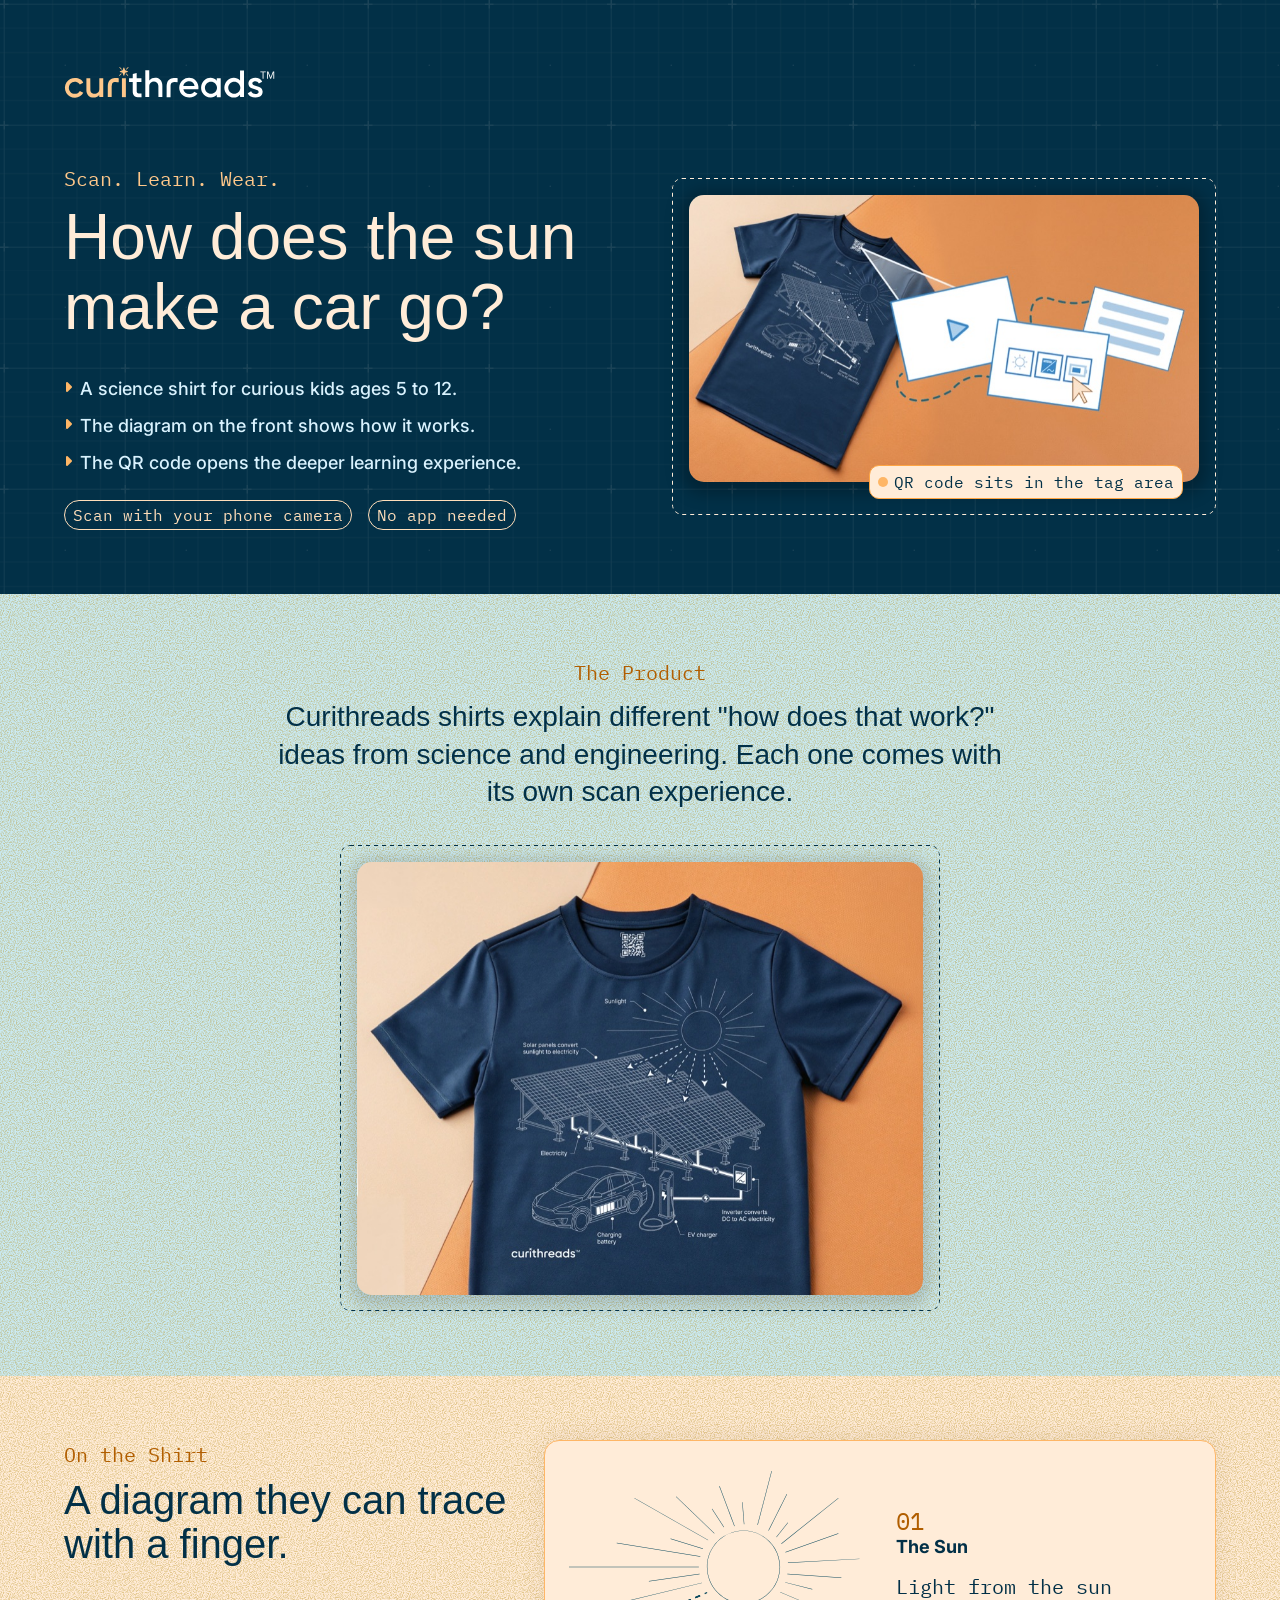
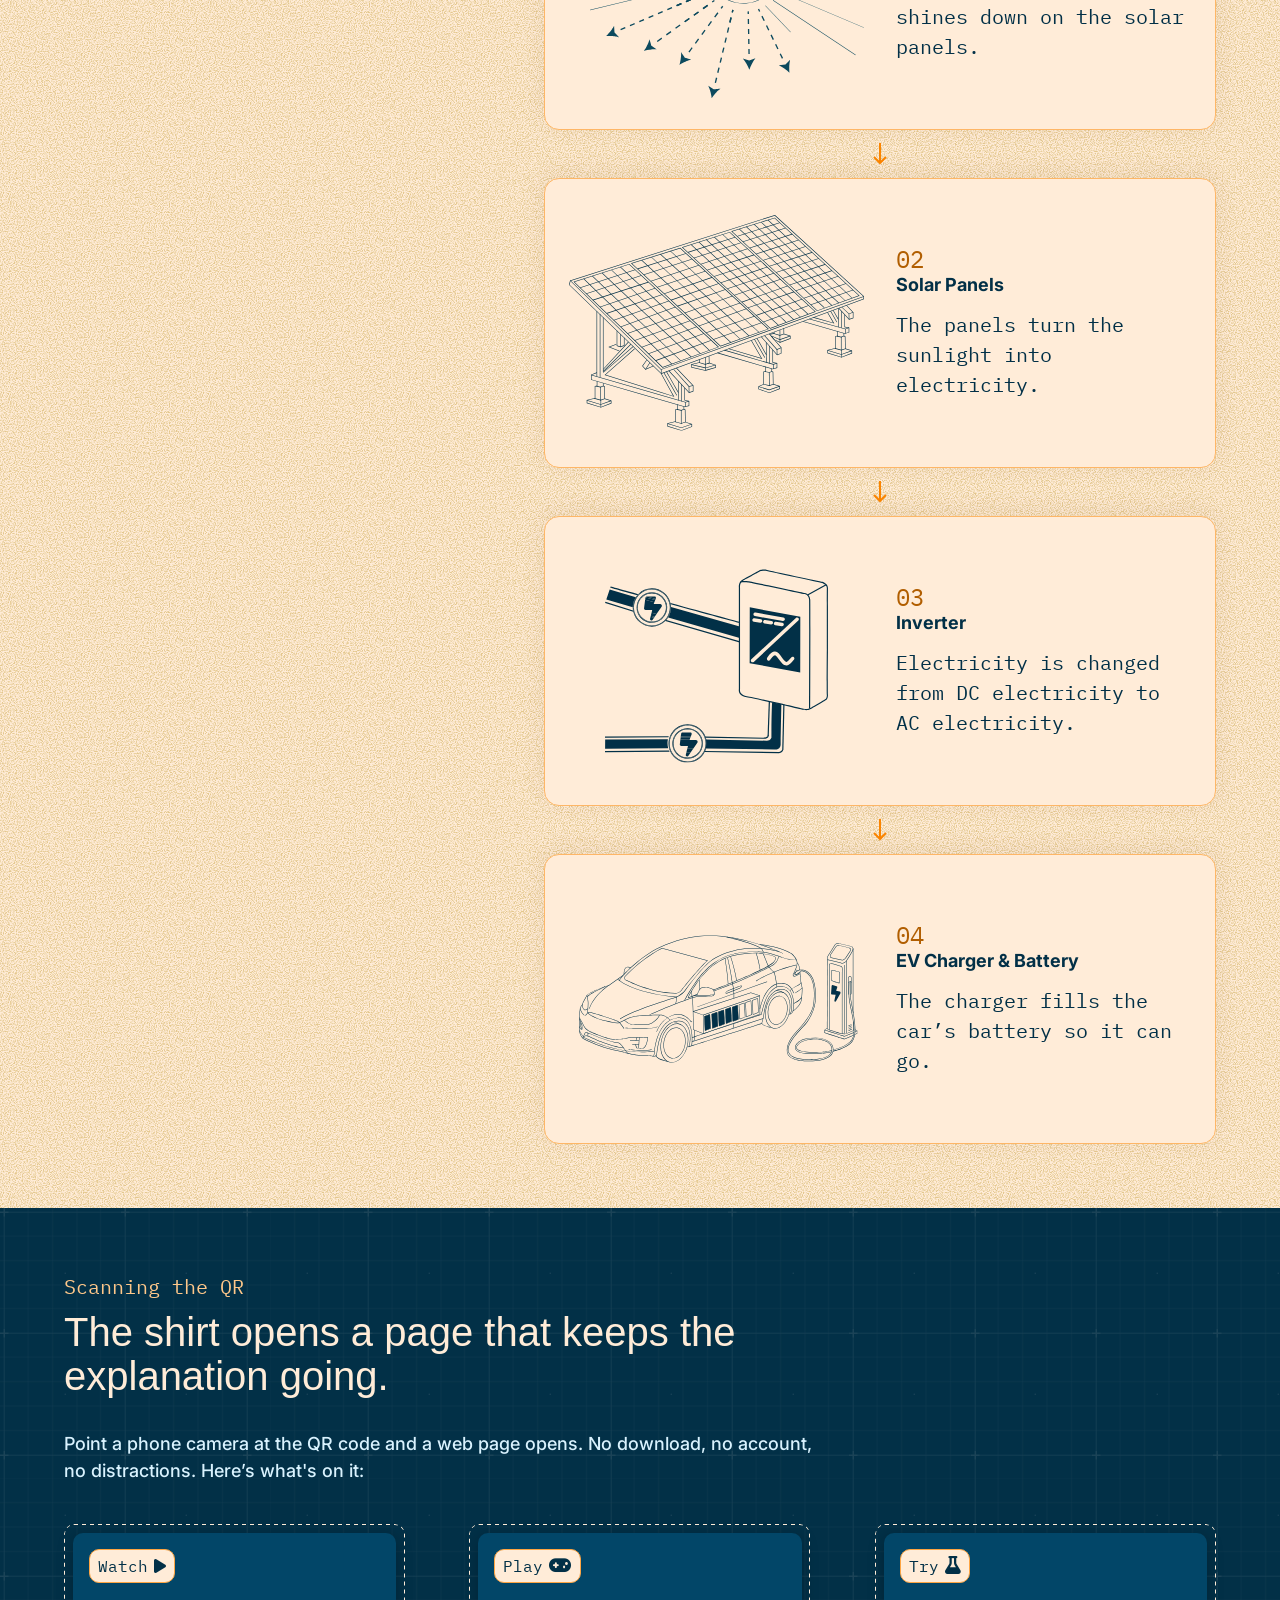
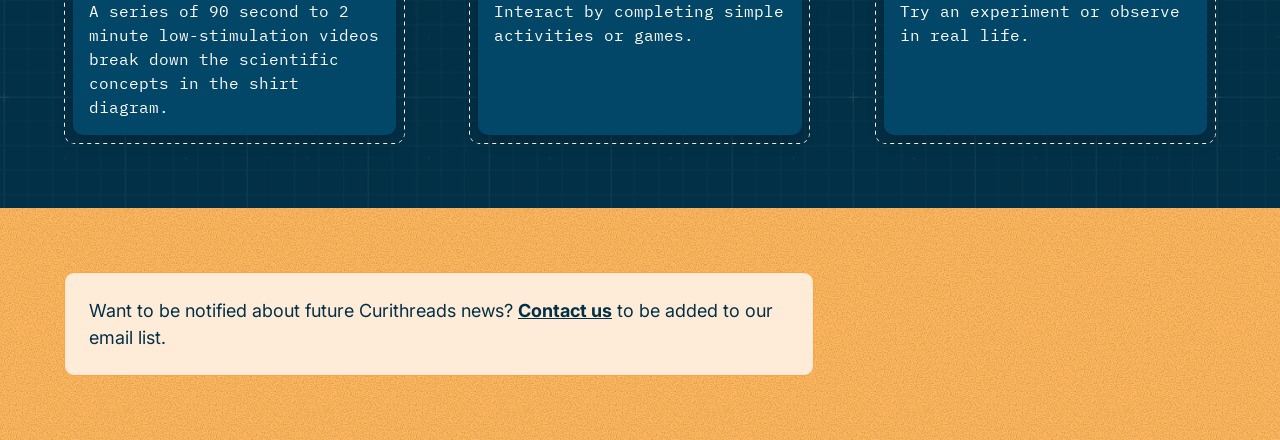
==== parent-survey/index.html @ e58bef89 "Add parent-survey landing page Copy of parent-interview without the interview banner and CTA, with t" ====
<!DOCTYPE html>
<html lang="en">
<head>
  <meta charset="utf-8">
  <meta name="viewport" content="width=device-width, initial-scale=1">
  <title>Curithreads — Parent Survey</title>

  <!-- TODO: swap for the Font Awesome 7 Pro kit script; then use fa-regular for play/gamepad/flask as in Figma -->
  <link rel="stylesheet" href="https://cdnjs.cloudflare.com/ajax/libs/font-awesome/6.5.2/css/all.min.css">

  <link rel="stylesheet" href="../css/tokens.css">
  <link rel="stylesheet" href="../css/typography.css">
  <link rel="stylesheet" href="../css/base.css">
  <link rel="stylesheet" href="../css/components.css">
  <link rel="stylesheet" href="parent-survey.css">
  <script src="parent-survey.js" defer></script>
</head>
<body>

  <main>

    <!-- Hero -->
    <header class="surface-inverse surface-grid">
      <div class="container hero">
        <img class="hero__logo" src="../images/curithreads-logo-white.svg" alt="Curithreads" width="213" height="36">

        <div class="hero__grid">
          <div class="hero__copy">
            <div class="hero__intro">
              <div class="heading-group">
                <p class="mono-lg text-inverse-accent">Scan. Learn. Wear.</p>
                <h1 class="display text-inverse-display">How does the sun make a car go?</h1>
              </div>

              <ul class="caret-list body-lg-medium text-inverse" role="list">
                <li><i class="fa-solid fa-caret-right icon-sm" aria-hidden="true"></i>A science shirt for curious kids ages 5 to 12.</li>
                <li><i class="fa-solid fa-caret-right icon-sm" aria-hidden="true"></i>The diagram on the front shows how it works.</li>
                <li><i class="fa-solid fa-caret-right icon-sm" aria-hidden="true"></i>The QR code opens the deeper learning experience.</li>
              </ul>
            </div>

            <ul class="pill-row" role="list">
              <li class="pill mono">Scan with your phone camera</li>
              <li class="pill mono">No app needed</li>
            </ul>
          </div>

          <figure class="frame frame--dashed hero__media">
            <img
              src="../images/solar-to-ev-4-1280.jpg"
              srcset="../images/solar-to-ev-4-800.jpg 800w, ../images/solar-to-ev-4-1280.jpg 1280w"
              sizes="(max-width: 960px) 100vw, 50vw"
              alt="Navy Curithreads t-shirt printed with a diagram of sunlight, solar panels and an EV charger, with the QR code on the collar linking to video, activity and reading screens"
              width="1280" height="720" fetchpriority="high">
            <figcaption class="tag mono"><span class="tag__dot" aria-hidden="true"></span>QR code sits in the tag area</figcaption>
          </figure>
        </div>
      </div>
    </header>

    <!-- The Product -->
    <section class="surface-cool surface-grain" aria-labelledby="product-heading">
      <div class="container product">
        <h2 id="product-heading" class="mono-lg text-accent">The Product</h2>
        <p class="lead">Curithreads shirts explain different "how does that work?" ideas from science and engineering. Each one comes with its own scan experience.</p>
        <figure class="frame frame--dashed product__media">
          <img
            src="../images/solar-to-ev-5-900.jpg"
            srcset="../images/solar-to-ev-5-450.jpg 450w, ../images/solar-to-ev-5-900.jpg 900w, ../images/solar-to-ev-5-1200.jpg 1200w"
            sizes="(max-width: 648px) calc(100vw - 80px), 568px"
            alt="Navy Curithreads t-shirt with a printed diagram showing sunlight hitting solar panels, an inverter converting DC to AC electricity, and an EV charger charging a car battery"
            width="900" height="688" loading="lazy">
        </figure>
      </div>
    </section>

    <!-- On the Shirt -->
    <section class="surface-warm surface-grain" aria-labelledby="shirt-heading">
      <div class="container shirt">
        <div class="heading-group shirt__intro">
          <p class="mono-lg text-accent">On the Shirt</p>
          <h2 id="shirt-heading" class="heading-lg">A diagram they can trace with a finger.</h2>
        </div>

        <ol class="steps" role="list">
          <li class="step" style="--i: 0">
            <div class="step__card">
              <div class="step__art"><img src="../images/sun.svg" alt="" width="344" height="266"></div>
              <div class="step__text">
                <div>
                  <span class="numeral text-accent" aria-hidden="true">01</span>
                  <h3 class="title">The Sun</h3>
                </div>
                <p class="mono-lg">Light from the sun shines down on the solar panels.</p>
              </div>
            </div>
          </li>
          <li class="step" style="--i: 1">
            <div class="step__card">
              <div class="step__art"><img src="../images/panels.svg" alt="" width="344" height="252"></div>
              <div class="step__text">
                <div>
                  <span class="numeral text-accent" aria-hidden="true">02</span>
                  <h3 class="title">Solar Panels</h3>
                </div>
                <p class="mono-lg">The panels turn the sunlight into electricity.</p>
              </div>
            </div>
          </li>
          <li class="step" style="--i: 2">
            <div class="step__card">
              <div class="step__art"><img src="../images/inverter.svg" alt="" width="239" height="217"></div>
              <div class="step__text">
                <div>
                  <span class="numeral text-accent" aria-hidden="true">03</span>
                  <h3 class="title">Inverter</h3>
                </div>
                <p class="mono-lg">Electricity is changed from DC electricity to AC electricity.</p>
              </div>
            </div>
          </li>
          <li class="step" style="--i: 3">
            <div class="step__card">
              <div class="step__art"><img src="../images/ev.svg" alt="" width="360" height="178"></div>
              <div class="step__text">
                <div>
                  <span class="numeral text-accent" aria-hidden="true">04</span>
                  <h3 class="title">EV Charger &amp; Battery</h3>
                </div>
                <p class="mono-lg">The charger fills the car’s battery so it can go.</p>
              </div>
            </div>
          </li>
        </ol>
      </div>
    </section>

    <!-- Scanning the QR -->
    <section class="surface-inverse surface-grid" aria-labelledby="scan-heading">
      <div class="container scan">
        <div class="scan__intro">
          <div class="heading-group">
            <p class="mono-lg text-inverse-accent">Scanning the QR</p>
            <h2 id="scan-heading" class="heading-lg text-inverse-display">The shirt opens a page that keeps the explanation going.</h2>
          </div>
          <p class="body-lg-medium text-inverse">Point a phone camera at the QR code and a web page opens. No download, no account, no distractions. Here’s what's on it:</p>
        </div>

        <ul class="features" role="list">
          <li class="frame frame--dashed">
            <div class="feature">
              <span class="tag mono">Watch <i class="fa-solid fa-play icon-sm" aria-hidden="true"></i></span>
              <p class="mono text-white">A series of 90 second to 2 minute low-stimulation videos break down the scientific concepts in the shirt diagram.</p>
            </div>
          </li>
          <li class="frame frame--dashed">
            <div class="feature">
              <span class="tag mono">Play <i class="fa-solid fa-gamepad icon" aria-hidden="true"></i></span>
              <p class="mono text-white">Interact by completing simple activities or games.</p>
            </div>
          </li>
          <li class="frame frame--dashed">
            <div class="feature">
              <span class="tag mono">Try <i class="fa-solid fa-flask icon" aria-hidden="true"></i></span>
              <p class="mono text-white">Try an experiment or observe in real life.</p>
            </div>
          </li>
        </ul>
      </div>
    </section>

    <!-- Email list -->
    <section class="surface-accent surface-grain" aria-label="Curithreads news">
      <div class="container">
        <div class="notify body-lg">
          <p>Want to be notified about future Curithreads news? <a class="link" href="mailto:allison@availta.com?subject=Curithreads%20email%20list">Contact us</a> to be added to our email list.</p>
        </div>
      </div>
    </section>

  </main>

  <!-- Useberry usability testing -->
  <script type="text/javascript" src="https://api.useberry.com/integrations/liveUrl/scripts/useberryScript.js"></script>
</body>
</html>
---- css/tokens.css ----
/* ==========================================================================
   Curithreads — Design Tokens
   ========================================================================== */

:root {
  /* ---- Color: primary ---------------------------------------------------
     Names mirror the Figma variables (curithreads-brand-colors), so Figma
     Dev Mode output like var(--primary-navy) works as-is. */
  --primary-blue: #219ebc;
  --primary-teal: #126783;
  --primary-navy: #023047;
  --primary-orange: #fb8501;

  /* ---- Color: sky scale ------------------------------------------------ */
  --scale-sky-50: #cae9f1;    /* NOT IN FIGMA — from parent-interview "The Product" bg */
  --scale-sky-100: #9bdded;
  --scale-sky-200: #7cd3e8;
  --scale-sky-300: #5ec9e2;
  --scale-sky-400: #40bfdd;
  --scale-sky-500: #25b2d4;
  --scale-sky-600: #1f99b6;
  --scale-sky-700: #1a7f97;
  --scale-sky-800: #156679;
  --scale-sky-900: #0f4c5b;
  --scale-sky-1000: #0a333c;

  /* ---- Color: ocean scale ---------------------------------------------- */
  --scale-ocean-100: #97daf0;
  --scale-ocean-200: #78cfec;
  --scale-ocean-300: #59c4e8;
  --scale-ocean-400: #39b9e3;
  --scale-ocean-500: #1eacdb;
  --scale-ocean-600: #1994bc;
  --scale-ocean-700: #157b9c;
  --scale-ocean-800: #11627d;
  --scale-ocean-900: #0c4a5e;
  --scale-ocean-1000: #08313e;

  /* ---- Color: navy scale ----------------------------------------------- */
  --scale-navy-50: #d9f2fe;   /* NOT IN FIGMA — from text styles (body on dark) */
  --scale-navy-100: #8cd6fb;
  --scale-navy-200: #6acafa;
  --scale-navy-300: #47bef9;
  --scale-navy-400: #24b2f8;
  --scale-navy-500: #06a4f3;
  --scale-navy-600: #058cd0;
  --scale-navy-700: #0475ad;
  --scale-navy-800: #035d8a;
  --scale-navy-900: #024668;
  --scale-navy-1000: var(--primary-navy); /* Figma has #012E45; unified with primary navy */

  /* ---- Color: orange scale --------------------------------------------- */
  --scale-orange-25: #ffecd8; /* NOT IN FIGMA — from text styles (headlines on dark) */
  --scale-orange-50: #ffdeba;
  --scale-orange-100: #fec78a;
  --scale-orange-200: #feb666;
  --scale-orange-300: #fea543;
  --scale-orange-400: #fe951f;
  --scale-orange-500: #f88300;
  --scale-orange-600: #d57100;
  --scale-orange-700: #b15e00;
  --scale-orange-800: #8e4b00;
  --scale-orange-900: #6a3800;
  --scale-orange-1000: #472500;

  /* ---- Color: neutrals ------------------------------------------------- */
  --color-white: #ffffff;
  --color-black: #000000;

  /* ---- Color: semantic text -------------------------------------------- */
  --text-default: var(--primary-navy);
  --text-accent: var(--scale-orange-700);         /* eyebrows, step numbers */
  --text-inverse: var(--scale-navy-50);           /* body copy on navy */
  --text-inverse-display: var(--scale-orange-25); /* headlines on navy */
  --text-inverse-accent: var(--scale-orange-100); /* eyebrows on navy */
  --text-inverse-subtle: var(--scale-orange-50);  /* small mono notes on navy */
  --text-icon-accent: var(--scale-orange-200);    /* bullet carets on navy */

  /* ---- Color: semantic surfaces ---------------------------------------- */
  --surface-default: var(--color-white);
  --surface-inverse: var(--primary-navy);
  --surface-inverse-raised: var(--scale-navy-900); /* cards on navy */
  --surface-banner: var(--scale-orange-50);
  --surface-warm: var(--scale-orange-25);
  --surface-cool: var(--scale-sky-50);
  --surface-accent: var(--scale-orange-200);
  --surface-tag: var(--scale-orange-25);

  /* ---- Color: semantic borders ----------------------------------------- */
  --border-frame: var(--scale-orange-25);   /* thin outline around cards/images */
  --border-tag: var(--scale-orange-300);
  --border-pill-inverse: var(--scale-orange-50);
  --border-accent: var(--scale-orange-200); /* thick rule under banner */

  /* ---- Font families --------------------------------------------------- */
  --font-display: "Futura", "Futura PT", "Jost", "Century Gothic", sans-serif;
  --font-body: "Inter", system-ui, -apple-system, "Segoe UI", sans-serif;
  --font-mono: "IBM Plex Mono", ui-monospace, "SFMono-Regular", Menlo, monospace;
  --font-icon: "Font Awesome 7 Pro";

  /* ---- Font weights ---------------------------------------------------- */
  --weight-regular: 400;
  --weight-medium: 500;
  --weight-bold: 700;
  --weight-solid: 900; /* Font Awesome "solid" style */

  /* ---- Font sizes (16px root) ------------------------------------------ */
  --size-14: 0.875rem;  /* 14px */
  --size-16: 1rem;      /* 16px */
  --size-18: 1.125rem;  /* 18px */
  --size-20: 1.25rem;   /* 20px */
  --size-24: 1.5rem;    /* 24px */
  --size-28: 1.75rem;   /* 28px */
  --size-36: 2.25rem;   /* 36px */
  --size-40: 2.5rem;    /* 40px */
  --size-64: 4rem;      /* 64px */

  /* ---- Line heights (unitless ratios) ---------------------------------- */
  --leading-none: 1;     /* 36/36 */
  --leading-tight: 1.1;  /* 64/70.4, 40/44 */
  --leading-snug: 1.35;  /* 28/37.8 */
  --leading-normal: 1.5; /* 16/24, 18/27, 20/30, 24/36, 40/60 */

  /* ---- Spacing --------------------------------------------------------- */
  --space-4: 0.25rem;
  --space-8: 0.5rem;
  --space-12: 0.75rem;
  --space-16: 1rem;
  --space-24: 1.5rem;
  --space-32: 2rem;
  --space-40: 2.5rem;
  --space-48: 3rem;
  --space-64: 4rem;
  --space-72: 4.5rem;

  /* ---- Radius ---------------------------------------------------------- */
  --radius-md: 10px;
  --radius-lg: 15px;
  --radius-pill: 9999px;

  /* ---- Shadows --------------------------------------------------------- */
  --shadow-frame: 0 4px 4px #00141d;
  --shadow-raised: 0 4px 16px rgb(0 0 0 / 0.25);
  /* Image drop shadows — pick by the background the image sits on */
  --shadow-media-dark: 0 4px 16px 8px rgb(0 0 0 / 0.25);  /* on dark (navy) */
  --shadow-media-light: 0 4px 16px 8px rgb(0 0 0 / 0.15); /* on light surfaces */

  /* ---- Layout ---------------------------------------------------------- */
  --container-max: 1440px;
  --content-max: 750px;  /* readable text column */
  --gutter: var(--space-64);
  --section-pad-y: var(--space-64);
}

@media (max-width: 600px) {
  :root {
    --gutter: var(--space-24);
    --section-pad-y: var(--space-48);
  }
}
---- css/typography.css ----
/* ==========================================================================
   Curithreads — Typography
   Requires tokens.css.

   Type styles set font only, never color. Pair them with a .text-* color
   utility (bottom of file) or set color on the parent section.
   ========================================================================== */

@import url("https://fonts.googleapis.com/css2?family=IBM+Plex+Mono:wght@400&family=Inter:wght@400;500;700&display=swap");

/* ---- Display (Futura) ---------------------------------------------------- */

/* 64/70.4 · 500 — hero headline ("How does the sun make a car go?") */
.display {
  font-family: var(--font-display);
  font-size: var(--size-64);
  font-weight: var(--weight-medium);
  line-height: var(--leading-tight);
}

/* 40/44 · 500 — section headline ("A diagram they can trace with a finger.") */
.heading-lg {
  font-family: var(--font-display);
  font-size: var(--size-40);
  font-weight: var(--weight-medium);
  line-height: var(--leading-tight);
}

/* 40/60 · 700 — CTA headline ("Done reviewing the page?") */
.heading-lg-bold {
  font-family: var(--font-display);
  font-size: var(--size-40);
  font-weight: var(--weight-bold);
  line-height: var(--leading-normal);
}

/* 28/37.8 · 500 — intro statement ("Curithreads shirts explain…") */
.lead {
  font-family: var(--font-display);
  font-size: var(--size-28);
  font-weight: var(--weight-medium);
  line-height: var(--leading-snug);
}

/* ---- Body (Inter) -------------------------------------------------------- */

/* 24/36 · 700 — step / card title ("The Sun", "Inverter") */
.title {
  font-family: var(--font-body);
  font-size: var(--size-24);
  font-weight: var(--weight-bold);
  line-height: var(--leading-normal);
}

/* 18/27 · 400 — long-form paragraph ("We'd love to hear what you think…") */
.body-lg {
  font-family: var(--font-body);
  font-size: var(--size-18);
  font-weight: var(--weight-regular);
  line-height: var(--leading-normal);
}

/* 18/27 · 500 — body on dark backgrounds ("A science shirt for curious kids…") */
.body-lg-medium {
  font-family: var(--font-body);
  font-size: var(--size-18);
  font-weight: var(--weight-medium);
  line-height: var(--leading-normal);
}

/* 16/24 · 400 — default body ("Take a minute to look this page over") */
.body {
  font-family: var(--font-body);
  font-size: var(--size-16);
  font-weight: var(--weight-regular);
  line-height: var(--leading-normal);
}

/* 16/24 · 700 — emphasis ("Here for the parent interview?") */
.body-bold {
  font-family: var(--font-body);
  font-size: var(--size-16);
  font-weight: var(--weight-bold);
  line-height: var(--leading-normal);
}

/* Links inherit the surrounding style and add the underline.
   <a class="body">…</a> or <a class="body-bold">Take the Interview</a> */
/* :where() keeps specificity at zero so components like .button can override */
:where(.link, a.body, a.body-bold) {
  color: inherit;
  text-decoration: underline;
}

/* ---- Mono (IBM Plex Mono) ------------------------------------------------ */

/* 36/36 · 400 — step numerals ("01", "02") */
.numeral {
  font-family: var(--font-mono);
  font-size: var(--size-36);
  font-weight: var(--weight-regular);
  line-height: var(--leading-none);
}

/* 20/30 · 400 — eyebrows ("The Product", "Scan. Learn. Wear.") and
   step descriptions ("Light from the sun shines down…") */
.mono-lg {
  font-family: var(--font-mono);
  font-size: var(--size-20);
  font-weight: var(--weight-regular);
  line-height: var(--leading-normal);
}

/* 16/24 · 400 — labels, notes, feature copy ("Watch", "No app needed") */
.mono {
  font-family: var(--font-mono);
  font-size: var(--size-16);
  font-weight: var(--weight-regular);
  line-height: var(--leading-normal);
}

/* ---- Icons (Font Awesome) -----------------------------------------------
   Font family + style come from Font Awesome's own classes
   (fa-solid / fa-regular). These only size the glyph.
   <i class="fa-solid fa-caret-right icon-sm" aria-hidden="true"></i> */

.icon    { font-size: var(--size-18); line-height: 1; }
.icon-sm { font-size: var(--size-16); line-height: 1; }

/* ---- Text color utilities ------------------------------------------------ */

.text-default        { color: var(--text-default); }
.text-accent         { color: var(--text-accent); }
.text-inverse        { color: var(--text-inverse); }
.text-inverse-display{ color: var(--text-inverse-display); }
.text-inverse-accent { color: var(--text-inverse-accent); }
.text-inverse-subtle { color: var(--text-inverse-subtle); }
.text-icon-accent    { color: var(--text-icon-accent); }
.text-white          { color: var(--color-white); }

/* ---- Responsive scale ---------------------------------------------------- */

@media (max-width: 600px) {
  .display          { font-size: var(--size-40); }
  .heading-lg,
  .heading-lg-bold  { font-size: var(--size-28); line-height: var(--leading-tight); }
  .lead             { font-size: var(--size-20); }
  .numeral          { font-size: var(--size-28); }
  .mono-lg          { font-size: var(--size-18); }
}
---- css/base.css ----
/* ==========================================================================
   Curithreads — Base
   Requires tokens.css.
   ========================================================================== */

*,
*::before,
*::after {
  box-sizing: border-box;
}

body {
  margin: 0;
  background: var(--surface-default);
  color: var(--text-default);
  font-family: var(--font-body);
  -webkit-font-smoothing: antialiased;
}

h1, h2, h3, h4, h5, h6, p, figure, ul, ol {
  margin: 0;
}

/* Lists used for layout: add role="list" so Safari keeps list semantics */
ul[role="list"],
ol[role="list"] {
  padding: 0;
  list-style: none;
}

img {
  display: block;
  max-width: 100%;
  height: auto;
}

a {
  color: inherit;
}

:focus-visible {
  outline: 3px solid var(--primary-orange);
  outline-offset: 2px;
}

.visually-hidden {
  position: absolute;
  width: 1px;
  height: 1px;
  overflow: hidden;
  clip: rect(0 0 0 0);
  white-space: nowrap;
}

/* ---- Layout ---------------------------------------------------------------- */

.container {
  width: 100%;
  max-width: var(--container-max);
  margin-inline: auto;
  padding: var(--section-pad-y) var(--gutter);
}

/* ---- Surfaces -------------------------------------------------------------- */

.surface-inverse { background: var(--surface-inverse); }
.surface-banner  { background: var(--surface-banner); }
.surface-warm    { background: var(--surface-warm); }
.surface-cool    { background: var(--surface-cool); }
.surface-accent  { background: var(--surface-accent); }

/* Grid pattern overlay. Background images paint above the background color
   and below content, so no extra element is needed.
   <section class="surface-inverse surface-grid"> */
.surface-grid {
  background-image: url("../images/grid-background.svg");
  background-position: top left;
  background-repeat: repeat;
  background-size: 121.333px; /* 25% of the source artwork's 485.333px period */
}

/* Retro print grain for light surfaces.
   <section class="surface-warm surface-grain"> */
.surface-grain {
  background-image: url("../images/grain.svg");
  background-repeat: repeat;
  background-size: 200px;
}
---- css/components.css ----
/* ==========================================================================
   Curithreads — Components
   Requires tokens.css + typography.css.
   ========================================================================== */

/* ---- Pill ------------------------------------------------------------------
   Outlined label on dark backgrounds ("No app needed").
   <span class="pill mono">No app needed</span> */

.pill {
  display: inline-flex;
  align-items: center;
  padding: 2px var(--space-8);
  border: 1px solid var(--border-pill-inverse);
  border-radius: var(--radius-lg);
  color: var(--text-inverse-subtle);
}

.pill-row {
  display: flex;
  flex-wrap: wrap;
  gap: var(--space-16);
}

/* ---- Tag -------------------------------------------------------------------
   Filled chip with optional dot or trailing icon ("Watch ▶").
   <span class="tag mono">Watch <i class="fa-solid fa-play icon-sm" aria-hidden="true"></i></span> */

.tag {
  display: inline-flex;
  align-items: center;
  gap: 6px;
  padding: var(--space-4) var(--space-8);
  background: var(--surface-tag);
  border: 1px solid var(--border-tag);
  border-radius: var(--radius-md);
  color: var(--text-default);
}

.tag__dot {
  width: 10px;
  height: 10px;
  border-radius: var(--radius-pill);
  background: var(--scale-orange-200);
}

/* ---- Frame -----------------------------------------------------------------
   Thin light outline that wraps images and cards on dark backgrounds. */

.frame {
  padding: var(--space-8);
  border: 1px solid var(--border-frame);
  border-radius: var(--radius-md);
}

/* Dashed variant: 4px dashes / 4px gaps. CSS `dashed` can't set dash length,
   so the outline is an SVG used as a mask over a solid fill, which lets the
   color come from a variable. Stroke is 2px centered on the edge, leaving a
   1px visible line.
   Set --frame-color to change it, e.g. on light backgrounds:
   <figure class="frame frame--dashed" style="--frame-color: var(--primary-navy)"> */
.frame--dashed {
  --frame-color: var(--border-frame);
  position: relative;
  border-color: transparent;
}

.frame--dashed::before {
  content: "";
  position: absolute;
  inset: -1px; /* cover the transparent 1px border */
  /* Snap to whole pixels. Frames around images often have fractional heights,
     and the SVG mask then rasterizes a pixel taller than the box, clipping the
     bottom line. Browsers without round() keep the inset sizing above. */
  width: round(down, 100% + 2px, 1px);
  height: round(down, 100% + 2px, 1px);
  border-radius: inherit;
  background: var(--frame-color);
  -webkit-mask: url("data:image/svg+xml,%3Csvg xmlns='http://www.w3.org/2000/svg'%3E%3Crect width='100%25' height='100%25' rx='10' fill='none' stroke='black' stroke-width='2' stroke-dasharray='4 4'/%3E%3C/svg%3E") 0 0 / 100% 100% no-repeat;
  mask: url("data:image/svg+xml,%3Csvg xmlns='http://www.w3.org/2000/svg'%3E%3Crect width='100%25' height='100%25' rx='10' fill='none' stroke='black' stroke-width='2' stroke-dasharray='4 4'/%3E%3C/svg%3E") 0 0 / 100% 100% no-repeat;
  pointer-events: none;
}

/* ---- Caret list ------------------------------------------------------------
   Bulleted list with orange caret icons. */

.caret-list {
  display: grid;
  gap: 10px;
}

.caret-list li {
  display: flex;
  gap: var(--space-8);
}

.caret-list i {
  flex: none;
  color: var(--text-icon-accent);
  line-height: 1.6; /* optically centers the caret on the first line of 18px text */
}

/* ---- Eyebrow + heading group --------------------------------------------- */

.heading-group {
  display: grid;
  gap: var(--space-8);
}

/* ---- Button ----------------------------------------------------------------
   Primary action. Use on <a> for navigation, <button> for actions.
   <a class="button body-bold" href="…">Take the Interview</a> */

.button {
  display: inline-flex;
  align-items: center;
  justify-content: center;
  gap: var(--space-8);
  min-height: 48px;
  padding: var(--space-12) var(--space-24);
  border: 0;
  border-radius: var(--radius-md);
  background: var(--primary-navy);
  color: var(--scale-orange-25);
  text-decoration: none;
  cursor: pointer;
  transition: background-color 0.2s ease, transform 0.1s ease;
}

.button:hover {
  background: var(--scale-navy-900);
}

.button:active {
  transform: translateY(1px);
}
---- parent-survey/parent-survey.css ----
/* ==========================================================================
   Page: parent-survey
   Page-specific layout only. Colors, type and components come from /css.
   ========================================================================== */

/* ---- Hero ------------------------------------------------------------------ */

.hero {
  display: grid;
  gap: var(--space-64);
}

.hero__logo {
  width: 213px;
}

.hero__grid {
  display: grid;
  grid-template-columns: repeat(2, minmax(0, 1fr)); /* 50/50 */
  align-items: center;
  gap: var(--space-64);
}

.hero__copy {
  display: grid;
  gap: var(--space-24);
}

.hero__intro {
  display: grid;
  gap: var(--space-32);
}

.hero__media {
  display: grid;
  justify-items: end;
  padding: var(--space-16);
}

.hero__media img {
  width: 100%;
  border-radius: var(--radius-lg);
  box-shadow: var(--shadow-media-dark);
}

/* Tag straddles the image's bottom edge: pulled up by half its own height
   (1lh text + 2 × 4px padding + 2 × 1px border). */
.hero__media .tag {
  position: relative; /* paint above the image */
  margin-top: calc((1lh + 2 * var(--space-4) + 2px) / -2);
  margin-inline: var(--space-16);
  white-space: nowrap; /* one line, so the half-height offset stays exact */
}

/* ---- The Product ----------------------------------------------------------- */

.product {
  display: grid;
  justify-items: center;
  gap: 10px;
  text-align: center;
}

.product .lead {
  max-width: var(--content-max);
}

.product__media {
  --frame-color: var(--primary-navy); /* cream dashes vanish on light blue */
  width: 100%;
  max-width: 600px;
  margin-top: var(--space-24);
  padding: var(--space-16);
}

.product__media img {
  width: 100%;
  border-radius: var(--radius-lg);
  box-shadow: var(--shadow-media-light);
}

/* ---- On the Shirt ---------------------------------------------------------- */

.shirt {
  display: grid;
  grid-template-columns: minmax(0, 2fr) minmax(0, 3fr);
  align-items: start;
  gap: var(--space-32);
}

/* Card stack ----------------------------------------------------------------
   Each step is a sticky card. As you scroll, the next card slides up and
   stacks over the previous one, offset by --stack-peek so earlier cards show
   as tabs. parent-survey.js shrinks covered cards slightly for depth.
   --pin-offset (set by the JS) is how much of the viewport the pinned title
   covers, so cards stick just below it. */

.shirt {
  --pin-offset: var(--space-64);
  --stack-peek: var(--space-16);   /* visible edge of each covered card */
  --stack-gap: var(--space-48);    /* space between cards before they stack */
  --art-h: 240px;
}

/* Spacing uses grid gap, not margins: a sticky element's margin counts
   against its container, which released the stack before card 4 landed. */
.steps {
  display: grid;
  gap: var(--stack-gap);
  container-type: inline-size;
}

.step {
  position: sticky;
  top: calc(var(--pin-offset) + var(--i) * var(--stack-peek));
}

/* Down arrow in the gap below each card. It travels with its card and is
   covered by the next card as that one stacks on top. Drawn with a mask so
   the color comes from the token. */
.step:not(:last-child)::after {
  content: "";
  position: absolute;
  top: 100%;
  left: 50%;
  width: 16px;
  height: var(--stack-gap);
  transform: translateX(-50%);
  background: var(--primary-orange);
  transition: opacity 0.2s ease;
  -webkit-mask: url("data:image/svg+xml,%3Csvg xmlns='http://www.w3.org/2000/svg' viewBox='0 0 16 22'%3E%3Cpath d='M7 0h2v17.6l4.3-4.3 1.4 1.4L8 21.4 1.3 14.7l1.4-1.4L7 17.6z'/%3E%3C/svg%3E") center / 16px 22px no-repeat;
  mask: url("data:image/svg+xml,%3Csvg xmlns='http://www.w3.org/2000/svg' viewBox='0 0 16 22'%3E%3Cpath d='M7 0h2v17.6l4.3-4.3 1.4 1.4L8 21.4 1.3 14.7l1.4-1.4L7 17.6z'/%3E%3C/svg%3E") center / 16px 22px no-repeat;
}

/* Hide the arrow once the next card has stacked (set by parent-survey.js) */
.step.is-covered::after {
  opacity: 0;
}

.step__card {
  display: grid;
  align-items: center;
  gap: var(--space-16);
  padding: var(--space-16);
  background: var(--surface-warm);
  border: 1px solid var(--scale-orange-200);
  border-radius: var(--radius-lg);
  box-shadow: 0 -4px 24px rgb(106 56 0 / 0.08); /* orange-900 tint */
  transform-origin: top center;
  will-change: transform;
}

.step__art {
  display: flex;
  align-items: center;
  justify-content: center;
  height: var(--art-h);
}

.step__art img {
  width: auto;
  max-height: 100%;
}

.step__text {
  display: grid;
  gap: var(--space-12);
}

.step__text .numeral {
  display: block;
}

/* Step number + title set smaller than the base .numeral / .title styles */
.step__text .numeral {
  font-size: var(--size-24);
}

.step__text .title {
  font-size: var(--size-18);
}

/* Wide cards: art beside text */
@container (min-width: 560px) {
  .step__card {
    grid-template-columns: minmax(0, 1fr) minmax(0, 1fr);
    gap: var(--space-32);
    padding: var(--space-24);
  }
}

/* Pinned title. Desktop: sticks in the left column.
   Stacked (≤960px): sticks to the top with its own background so the cards
   scroll behind it — see the media query below. */
.shirt__intro {
  position: sticky;
  top: var(--space-64);
  z-index: 1;
  max-width: 504px;
}

/* ---- Scanning the QR ------------------------------------------------------- */

.scan {
  display: grid;
  gap: var(--space-40);
}

.scan__intro {
  display: grid;
  gap: var(--space-32);
  max-width: var(--content-max);
}

.features {
  display: grid;
  grid-template-columns: repeat(auto-fit, minmax(min(100%, 280px), 1fr));
  gap: var(--space-64);
}

.feature {
  display: grid;
  align-content: start;
  justify-items: start;
  gap: var(--space-16);
  height: 100%;
  min-height: 178px;
  padding: var(--space-16);
  background: var(--surface-inverse-raised);
  border-radius: var(--radius-md);
  box-shadow: var(--shadow-raised);
}

/* ---- Email list ----------------------------------------------------------- */

.notify {
  max-width: var(--content-max);
  padding: var(--space-24);
  background: var(--surface-warm);
  border: 1px solid var(--scale-orange-300);
  border-radius: var(--radius-md);
}

.notify .link {
  font-weight: var(--weight-bold);
}

/* ---- Tablet: stack two-column sections ------------------------------------- */

@media (max-width: 960px) {
  .hero__grid,
  .shirt {
    grid-template-columns: minmax(0, 1fr);
  }

  .shirt {
    gap: var(--space-24);
    --stack-peek: var(--space-12);
    --art-h: 180px;
  }


  /* Pinned title bar: full-bleed, same fill + grain as the section so the
     steps disappear behind it. */
  .shirt__intro {
    top: 0;
    max-width: none;
    margin-inline: calc(-1 * var(--gutter));
    padding: var(--space-24) var(--gutter);
    background: var(--surface-warm) url("../images/grain.svg") repeat;
    background-size: 200px;
  }

  .features {
    gap: var(--space-32);
  }
}

/* ---- Mobile --------------------------------------------------------------- */

@media (max-width: 600px) {
  .hero {
    gap: var(--space-40);
  }

  .hero__intro {
    gap: var(--space-24);
  }

  .hero__logo {
    width: 160px;
  }

  .hero__media,
  .product__media {
    padding: var(--space-8);
  }

  .hero__media .tag {
    margin-inline: var(--space-8);
    font-size: var(--size-14);
  }

  .steps {
    gap: var(--space-48);
  }

  .features {
    gap: var(--space-24);
  }
}
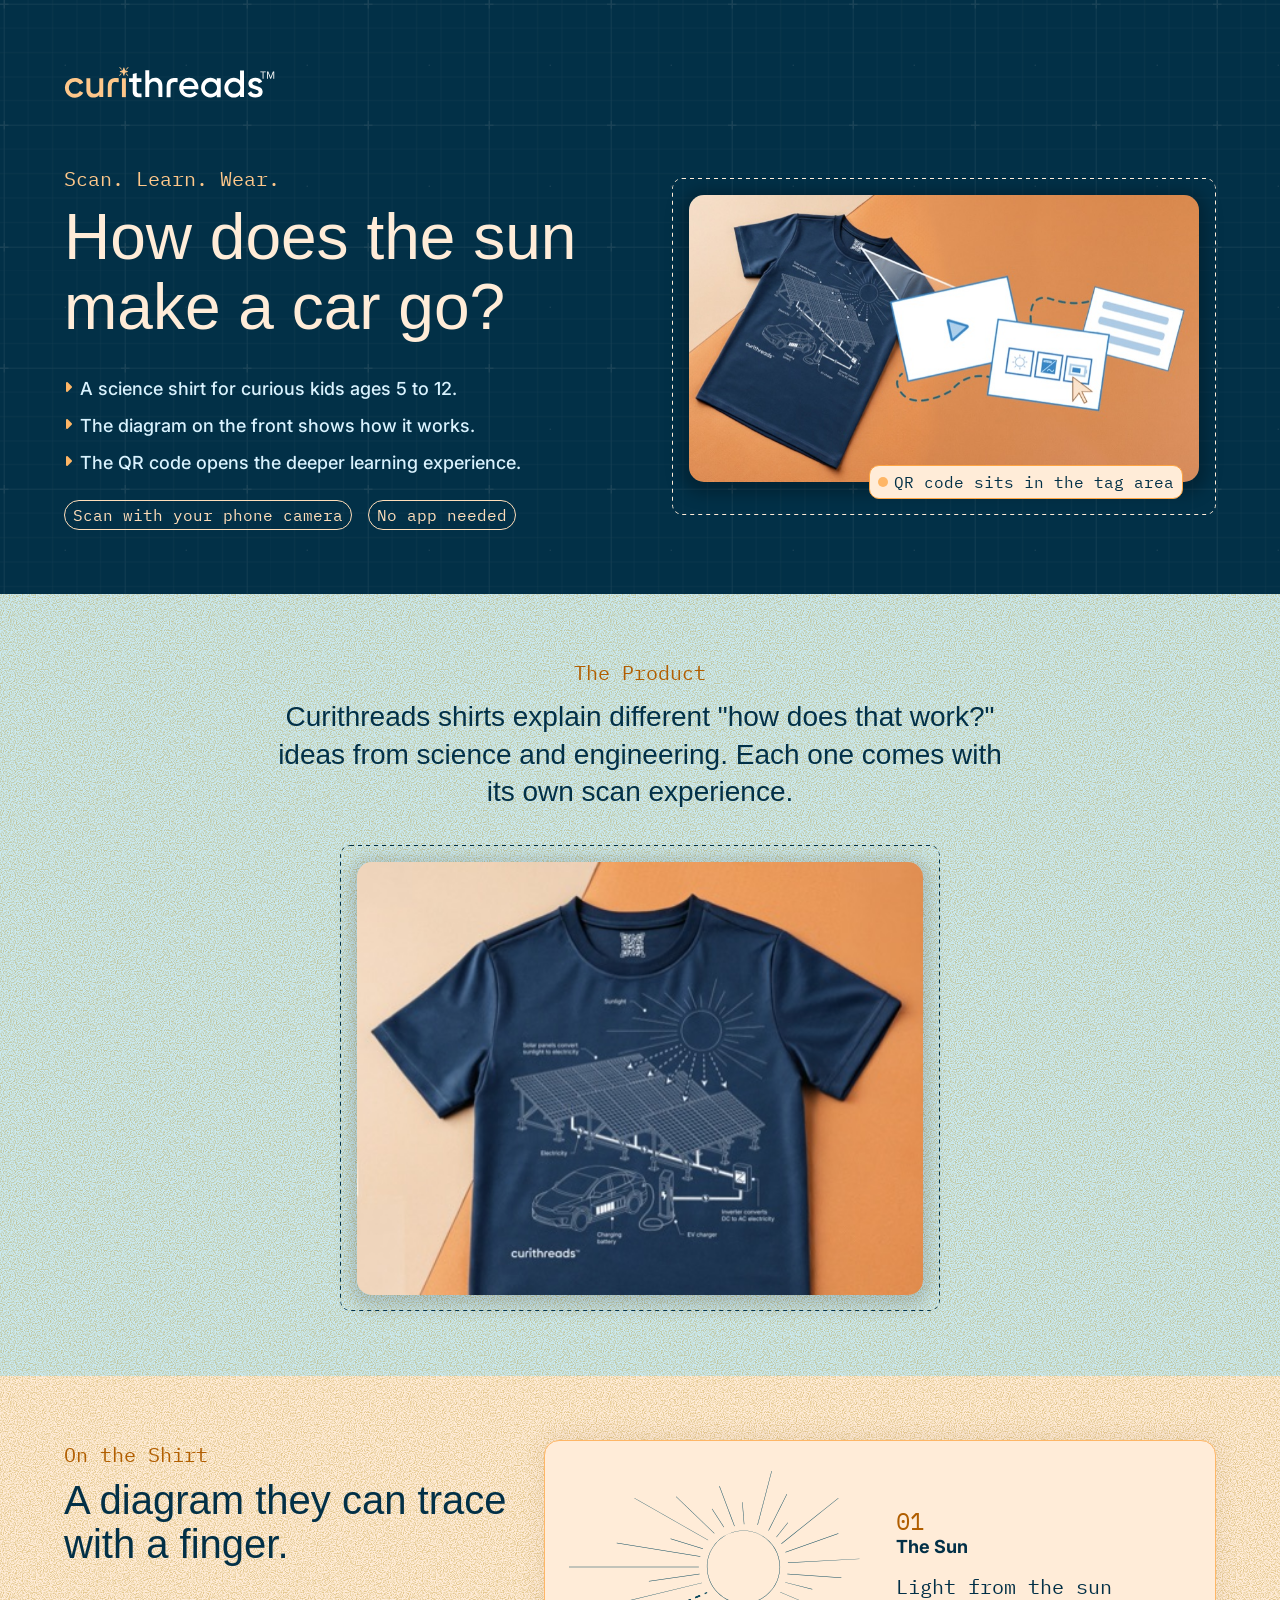
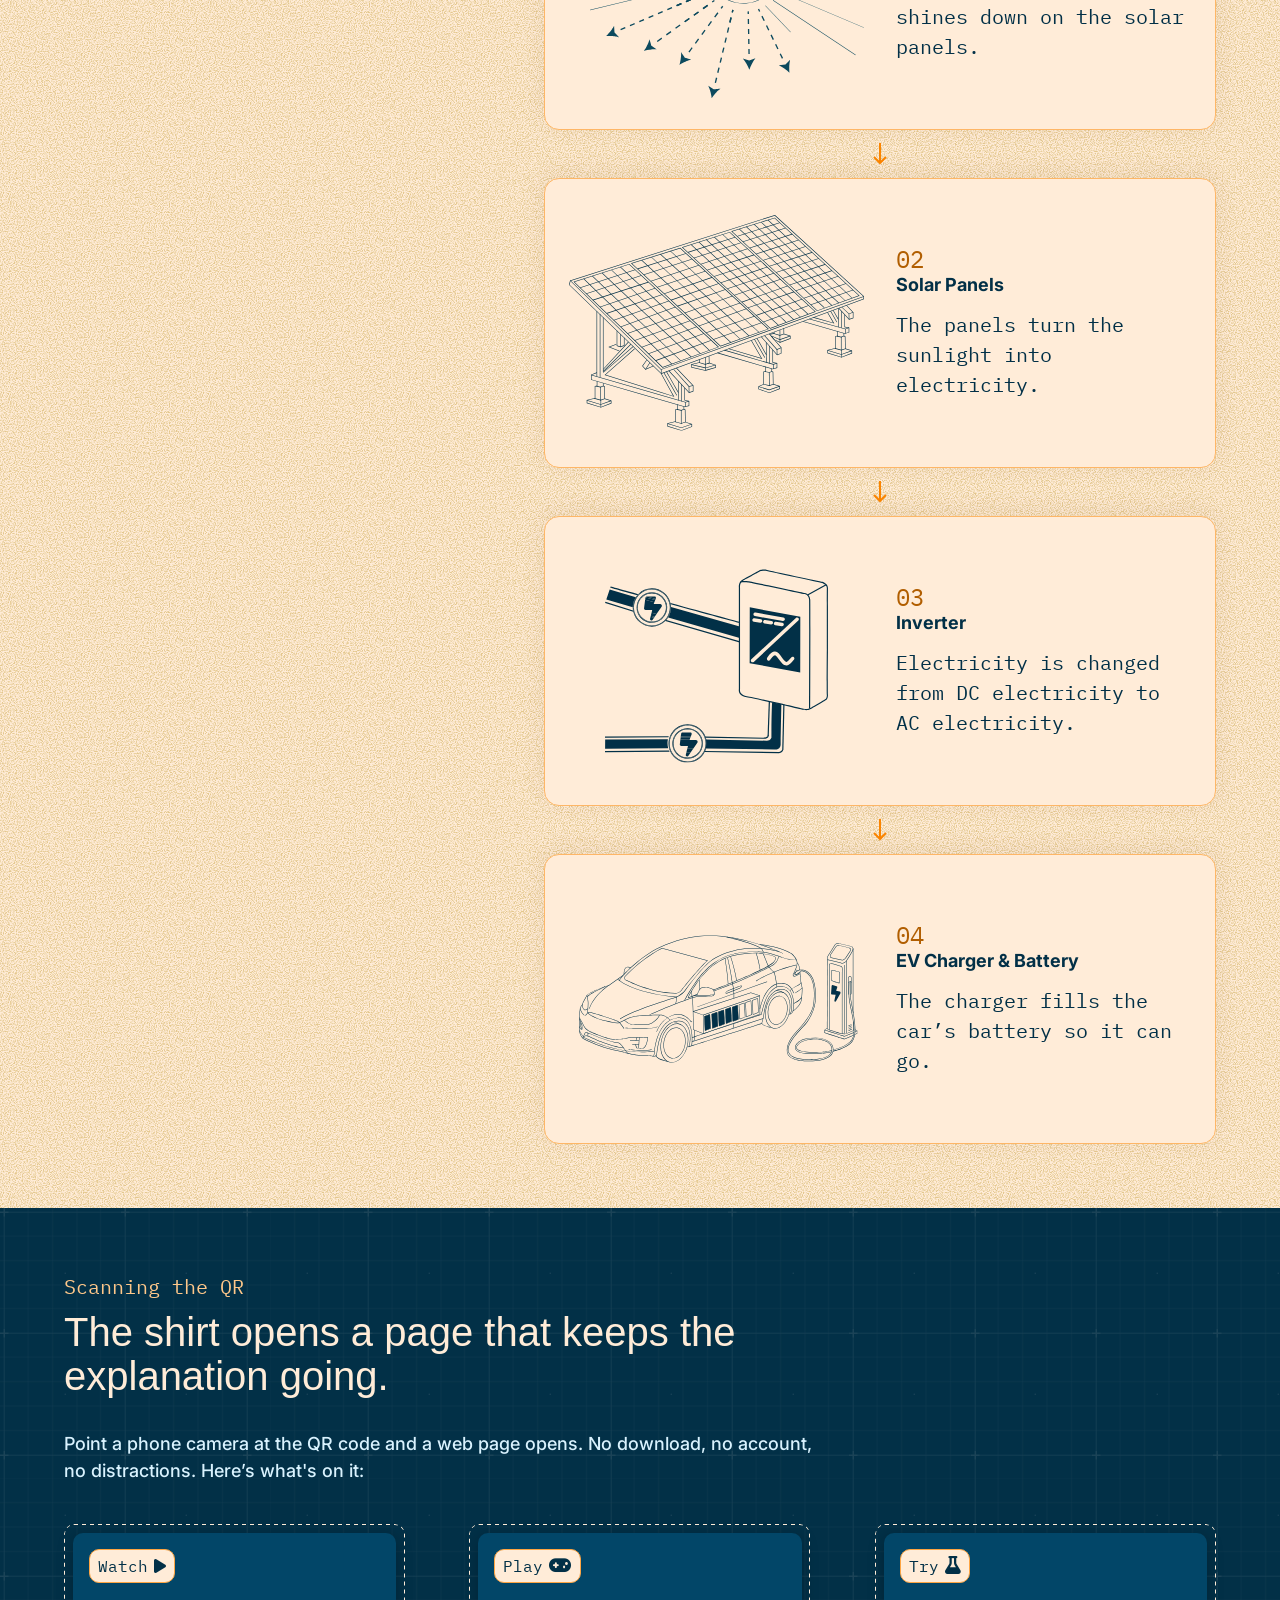
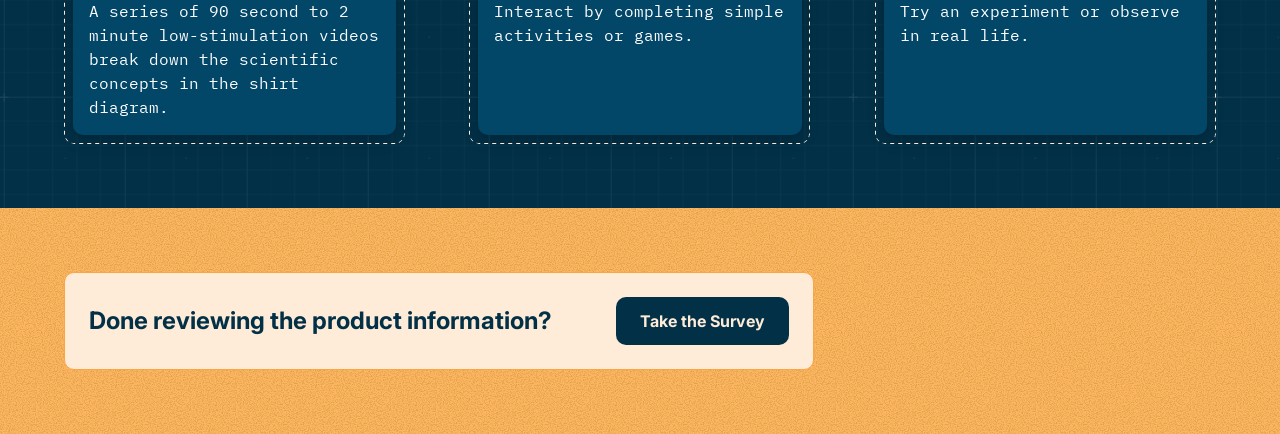
==== commit faebffb4: "parent-survey: replace email list card with survey prompt and button Co-Authored-By: Claude Opus 5.5" ====
--- a/parent-survey/index.html
+++ b/parent-survey/index.html
@@ -169,11 +169,13 @@
       </div>
     </section>
 
-    <!-- Email list -->
-    <section class="surface-accent surface-grain" aria-label="Curithreads news">
+    <!-- Survey CTA -->
+    <section class="surface-accent surface-grain" aria-labelledby="survey-heading">
       <div class="container">
-        <div class="notify body-lg">
-          <p>Want to be notified about future Curithreads news? <a class="link" href="mailto:allison@availta.com?subject=Curithreads%20email%20list">Contact us</a> to be added to our email list.</p>
+        <div class="notify">
+          <h2 id="survey-heading" class="title">Done reviewing the product information?</h2>
+          <!-- TODO: set the survey URL -->
+          <a class="button body-bold" href="#">Take the Survey</a>
         </div>
       </div>
     </section>
--- a/parent-survey/parent-survey.css
+++ b/parent-survey/parent-survey.css
@@ -231,18 +231,20 @@
   box-shadow: var(--shadow-raised);
 }
 
-/* ---- Email list ----------------------------------------------------------- */
-
+/* ---- Survey CTA ----------------------------------------------------------- */
+
+/* Card with prompt + button: side by side when there's room, stacked on phones */
 .notify {
+  display: flex;
+  flex-wrap: wrap;
+  align-items: center;
+  justify-content: space-between;
+  gap: var(--space-16) var(--space-24);
   max-width: var(--content-max);
   padding: var(--space-24);
   background: var(--surface-warm);
   border: 1px solid var(--scale-orange-300);
   border-radius: var(--radius-md);
-}
-
-.notify .link {
-  font-weight: var(--weight-bold);
 }
 
 /* ---- Tablet: stack two-column sections ------------------------------------- */
